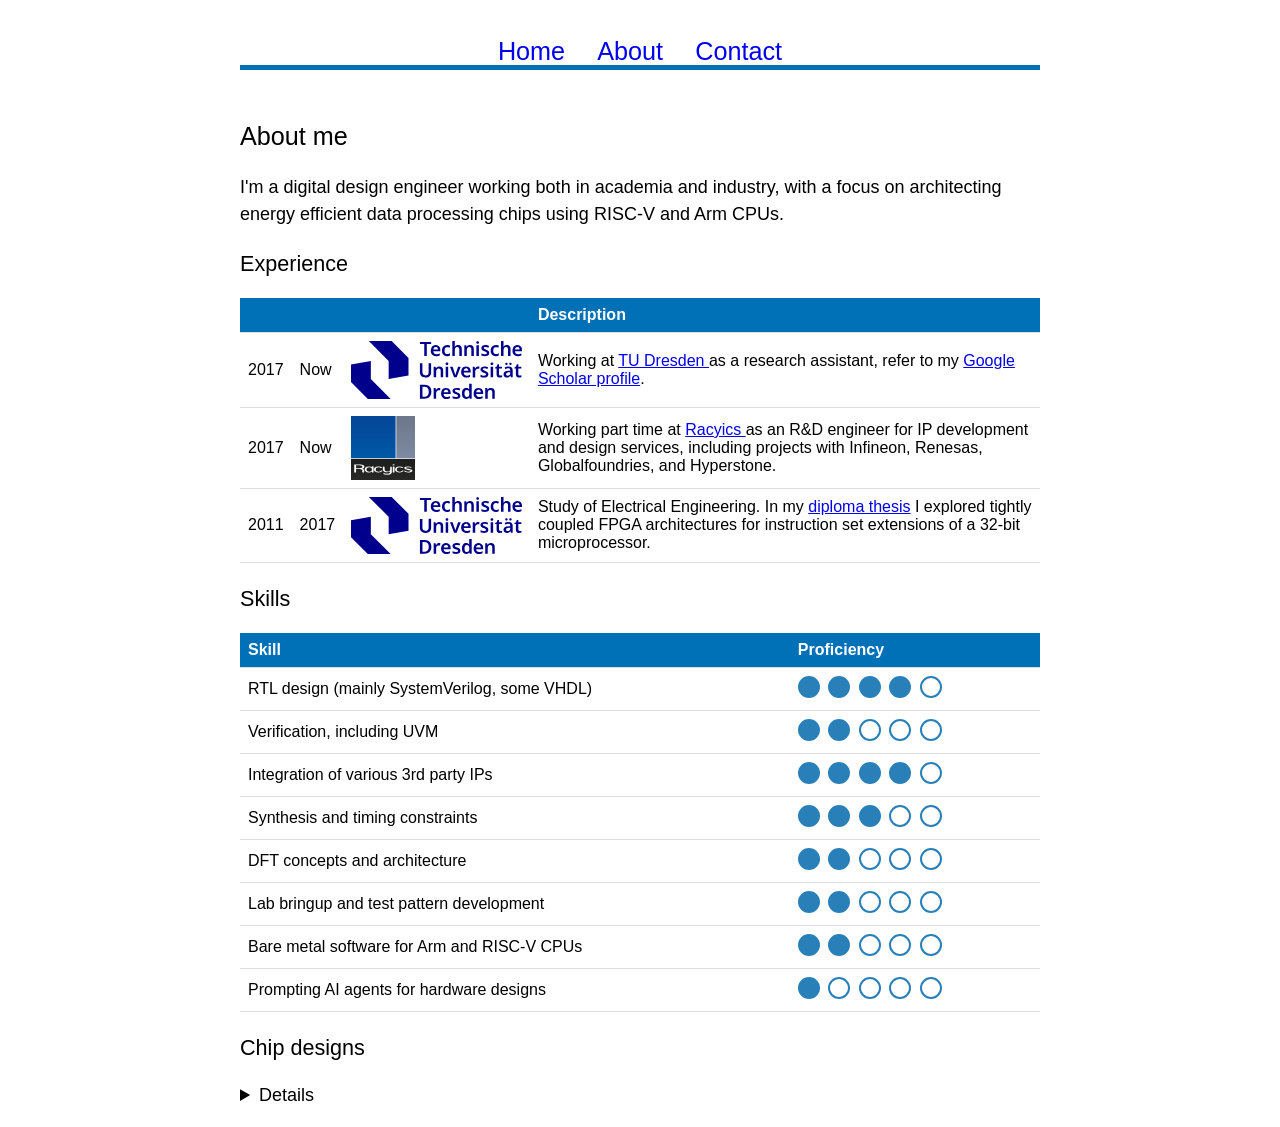
==== about.html @ 409e05aa "Add files via upload updated list" ====
<html lang="en">
  <head>
    <link rel="stylesheet" href="style.css">
    <link rel="icon" href="favicon.svg" sizes="any" type="image/svg+xml">
    <link rel="icon" href="favicon-96.png" sizes="96x96" type="image/png">
    <meta name="viewport" content="width=device-width, initial-scale=1.0">
    <meta name="description" content="Heiner Bauer">
    <title>About me</title>

  </head>

  <body>
    <nav>
      <ul>
        <li><a href="index.html">Home</a></li>
        <li><a href="about.html">About</a></li>
        <li><a href="contact.html">Contact</a></li>
      </ul>
    </nav>

    <h2>About me</h2>
    I'm a digital design engineer working both in academia and industry, with a focus on architecting energy efficient data processing chips using RISC-V and Arm CPUs.
    <h3>Experience</h3>
    <table>
      <thead>
        <tr>
          <th></th>
          <th></th>
          <th></th>
          <th><strong>Description</strong></th>
        </tr>
      </thead>
      <tbody>
        <tr>
          <td>2017</td> <td> Now </td> <td style="width:50pt;"><img src="tud-logo-2025-blau.svg"> </td> <td> Working at <a href="https://tu-dresden.de/ing/elektrotechnik/iee/hpsn">TU Dresden </a> as a research assistant, refer to my <a href="https://scholar.google.de/citations?user=5Ax_20cAAAAJ">Google Scholar profile</a>.</td>
</tr>
<tr>
  <td>2017</td> <td> Now </td> <td><img src="ri_logo.svg" style="width: 5vw;"></td> <td> Working part time at  <a href="https://racyics.de"> Racyics </a> as an R&amp;D engineer for IP development and design services, including projects with Infineon, Renesas, Globalfoundries, and Hyperstone.</td>
</tr>
<tr>
  <td>2011</td> <td> 2017 </td> <td><img src="tud-logo-2025-blau.svg"> </td>  <td> <p> Study of Electrical Engineering. In my <a href="http://nbn-resolving.de/urn:nbn:de:bsz:14-qucosa-222858">diploma thesis</a> I explored tightly coupled FPGA architectures for instruction set extensions of a 32-bit microprocessor.</p></td>
</tr>
</tbody>
</table>
<h3>Skills</h3>
<table>
  <tr><th>Skill</th><th>Proficiency</th></tr>
  <tr>
    <td>RTL design (mainly SystemVerilog, some VHDL)</td>
    <td>
      <!-- 4 / 5 -->
      <span class="dot filled"></span>
      <span class="dot filled"></span>
      <span class="dot filled"></span>
      <span class="dot filled"></span>
      <span class="dot"></span>
    </td>
  </tr>
  <tr>
    <td>Verification, including UVM</td>
    <td>
      <span class="dot filled"></span>
      <span class="dot filled"></span>
      <span class="dot"></span>
      <span class="dot"></span>
      <span class="dot"></span>
    </td>
  </tr>
  <tr>
    <td>Integration of various 3rd party IPs</td>
    <td>
      <span class="dot filled"></span>
      <span class="dot filled"></span>
      <span class="dot filled"></span>
      <span class="dot filled"></span>
      <span class="dot"></span>
    </td>
  </tr>
  <tr>
    <td>Synthesis and timing constraints</td>
    <td>
      <span class="dot filled"></span>
      <span class="dot filled"></span>
      <span class="dot filled"></span>
      <span class="dot"></span>
      <span class="dot"></span>
    </td>
  </tr>
  <tr>
    <td>DFT concepts and architecture</td>
    <td>
      <span class="dot filled"></span>
      <span class="dot filled"></span>
      <span class="dot"></span>
      <span class="dot"></span>
      <span class="dot"></span>
    </td>
  </tr>
  <tr>
    <td>Lab bringup and test pattern development</td>
    <td>
      <span class="dot filled"></span>
      <span class="dot filled"></span>
      <span class="dot"></span>
      <span class="dot"></span>
      <span class="dot"></span>
    </td>
  </tr>
  <tr>
    <td>Bare metal software for Arm and RISC-V CPUs</td>
    <td>
      <span class="dot filled"></span>
      <span class="dot filled"></span>
      <span class="dot"></span>
      <span class="dot"></span>
      <span class="dot"></span>
    </td>
  </tr>
  <tr>
    <td>Prompting AI agents for hardware designs</td>
    <td>
      <span class="dot filled"></span>
      <span class="dot"></span>
      <span class="dot"></span>
      <span class="dot"></span>
      <span class="dot"></span>
    </td>
  </tr>
</table>
<h3> Chip designs </h3>
<details>
  <table>
    <thead>
      <tr>
        <th><strong>Tapeout</strong></th>
        <th><strong>Node</strong></th>
        <th><strong>Description</strong></th>
        <th><strong>Contribution</strong></th>
        <th><strong>Reference</strong></th>
      </tr>
    </thead>
    <tbody>
      <tr>
        <td>2025</td>
        <td>22 nm FD-SOI</td>
        <td>1024-ch brain interface</td>
        <td>Support in architecture, STA debugging, FPGA concept for lab eval</td>
        <td></td>
      </tr>

      <tr>
        <td>2025</td>
        <td>16 nm FinFET</td>
        <td>Edge AI chip for video processing</td>
        <td>Toplevel design and integration of VLIW DSP core</td>
        <td></td>
      </tr>

      <tr>
        <td>2025</td>
        <td>12 nm FinFET</td>
        <td>Automotive MCU</td>
        <td>Toplevel design and IP integration</td>
        <td></td>
      </tr>
      <tr>
        <td>2024</td>
        <td>22 nm FD-SOI</td>
        <td>IP Testchip</td>
        <td>Toplevel design, netlist verification</td>
        <td></td>
      </tr>
      <tr>
        <td>2022</td>
        <td>22 nm FD-SOI</td>
        <td>ADC Testchip</td>
        <td>IP integration</td>
        <td></td>
      </tr>

      <tr>
        <td>2022</td>
        <td>22 nm FD-SOI</td>
        <td>IP Testchip</td>
        <td>Toplevel design, netlist verification</td>
        <td></td>
      </tr>

      <tr>
        <td>2021</td>
        <td>22 nm FD-SOI</td>
        <td>Ethernet Testchip with RISC-V core</td>
        <td>RISC-V CPU integration, verification, lab eval</td>
        <td><a href="https://doi.org/10.1109/ISOCC59558.2023.10396509">ISOCC</a> </td>
      </tr>

      <tr>
        <td>2020</td>
        <td>22 nm FD-SOI</td>
        <td>IP Testchip with multiple Arm CPU and library variants</td>
        <td>CPU integration, verification, test pattern development and extensive yield evaluation</td>
        <td></td>
      </tr>

      <tr>
        <td>2020</td>
        <td>22 nm FD-SOI</td>
        <td>RISC-V core with Ethernet PHY and an OPC UA engine</td>
        <td>Toplevel design, verification, lab eval</td>
        <td><a href="https://doi.org/10.1109/TVLSI.2021.3117401"> TVLSI </a> </td>
      </tr>

      <tr>
        <td>2019</td>
        <td>22 nm FD-SOI</td>
        <td>IP Testchip</td>
        <td>Arm CPU integration, netlist verification, lab eval</td>
        <td><a href="https://doi.org/10.1109/ESSDERC.2019.8901768">ESSDERC</a> </td>
      </tr>

      <tr>
        <td>2019</td>
        <td>BiCMOS</td>
        <td>60 GHz Radar</td>
        <td>IP integration and verification</td>
        <td></td>
      </tr>

      <tr>
        <td>2019</td>
        <td>22 nm FD-SOI</td>
        <td>IP Testchip</td>
        <td>Arm CPU integration, netlist verification</td>
        <td><a href="https://doi.org/10.1109/TCSII.2019.2959544"> TCAS </a> </td>
      </tr>

      <tr>
        <td>2019</td>
        <td>22 nm FD-SOI</td>
        <td>ADC Testchip</td>
        <td>RISC-V CPU integration, verification, lab bringup</td>
        <td><a href="https://doi.org/10.1109/TBCAS.2022.3142987">BioCAS</a></td>
      </tr>

      <tr>
        <td>2019</td>
        <td>22 nm FD-SOI</td>
        <td>IP Testchip</td>
        <td>Toplevel design and Arm CPU integration, lab eval</td>
        <td><a href="https://doi.org/10.1109/COOLCHIPS49199.2020.9097639">Cool Chips</a></td>
      </tr>

      <tr>
        <td>2018</td>
        <td></td>
        <td>SATA Flash controller </td>
        <td>Netlist verification, MBIST integration</td>
        <td></td>
      </tr>

      <tr>
        <td>2016</td>
        <td>28 nm</td>
        <td>internal test chip with proprietary 32-bit CPU and BTLE</td>
        <td>RTL design of CPU and integration</td>
        <td> </td>
      </tr>
    </tbody>
  </table>
</details>
</body>

</html>
---- style.css ----
body {
    font-family: "Verdana", "Helvetica", sans-serif;
    font-size: 18px;
    line-height: 150%;
    background: white;
    color: black;
    margin: 1em auto;
    padding: 0 1em;
    max-width: 800px;
}


h1 {
    font-family: "Helvetica", sans-serif;
    font-size: 180%;
    line-height: 130%;
    text-align: center;
}

h2 {
    font-family: "Helvetica", sans-serif;
    font-size: 140%;
    font-style: normal;
    font-weight: normal;
    line-height: 130%;
    margin-top: 2em;
    /*    border-bottom: 3px solid #0070B7;*/ /* 005580 0070B7*/
}


h3 {
    font-family: "Helvetica", sans-serif;
    font-size: 120%;
    font-style: normal;
    font-weight: normal;
    /*    line-height: 130%; */
    /*    border-bottom: 3px solid #0070B7;*/ /* 005580 0070B7*/
}



nav {
    font-family: "Helvetica", sans-serif;
    font-size: 140%;
    color: black;
    border-bottom: 5px solid #0070B7; /* 005580 0070B7*/
    margin: 0;
    padding: 20px 0 0 0;
}

nav > ul {
    list-style-type: none; /* remove bullets */
    overflow: hidden;
    text-align: center;
    margin: 0;
    padding: 0;
}

nav > ul > li {
    display: inline-block;
    margin: 0 0.5em 0 0.5em; /* top right bottom left */
}

nav > ul > li > a {
    text-decoration: none;
}


table {
    width: 100%;
    border-collapse: collapse;
    margin-top: 20px;
}

th, td {
    text-align: left;
    padding: 8px 8px;
    border-bottom: 1px solid #ddd;
}

th {
    background-color: #0070B7;
    color: white;
}

/* markup for the skill meter using dots; alternatively consider the html <meter> tag */
.dot {
    display: inline-block;
    width: 18px;
    height: 18px;
    margin-right: 4px;
    border-radius: 50%;
    border: 2px solid #2980b9;
}

.dot.filled {
    background-color: #2980b9;
}
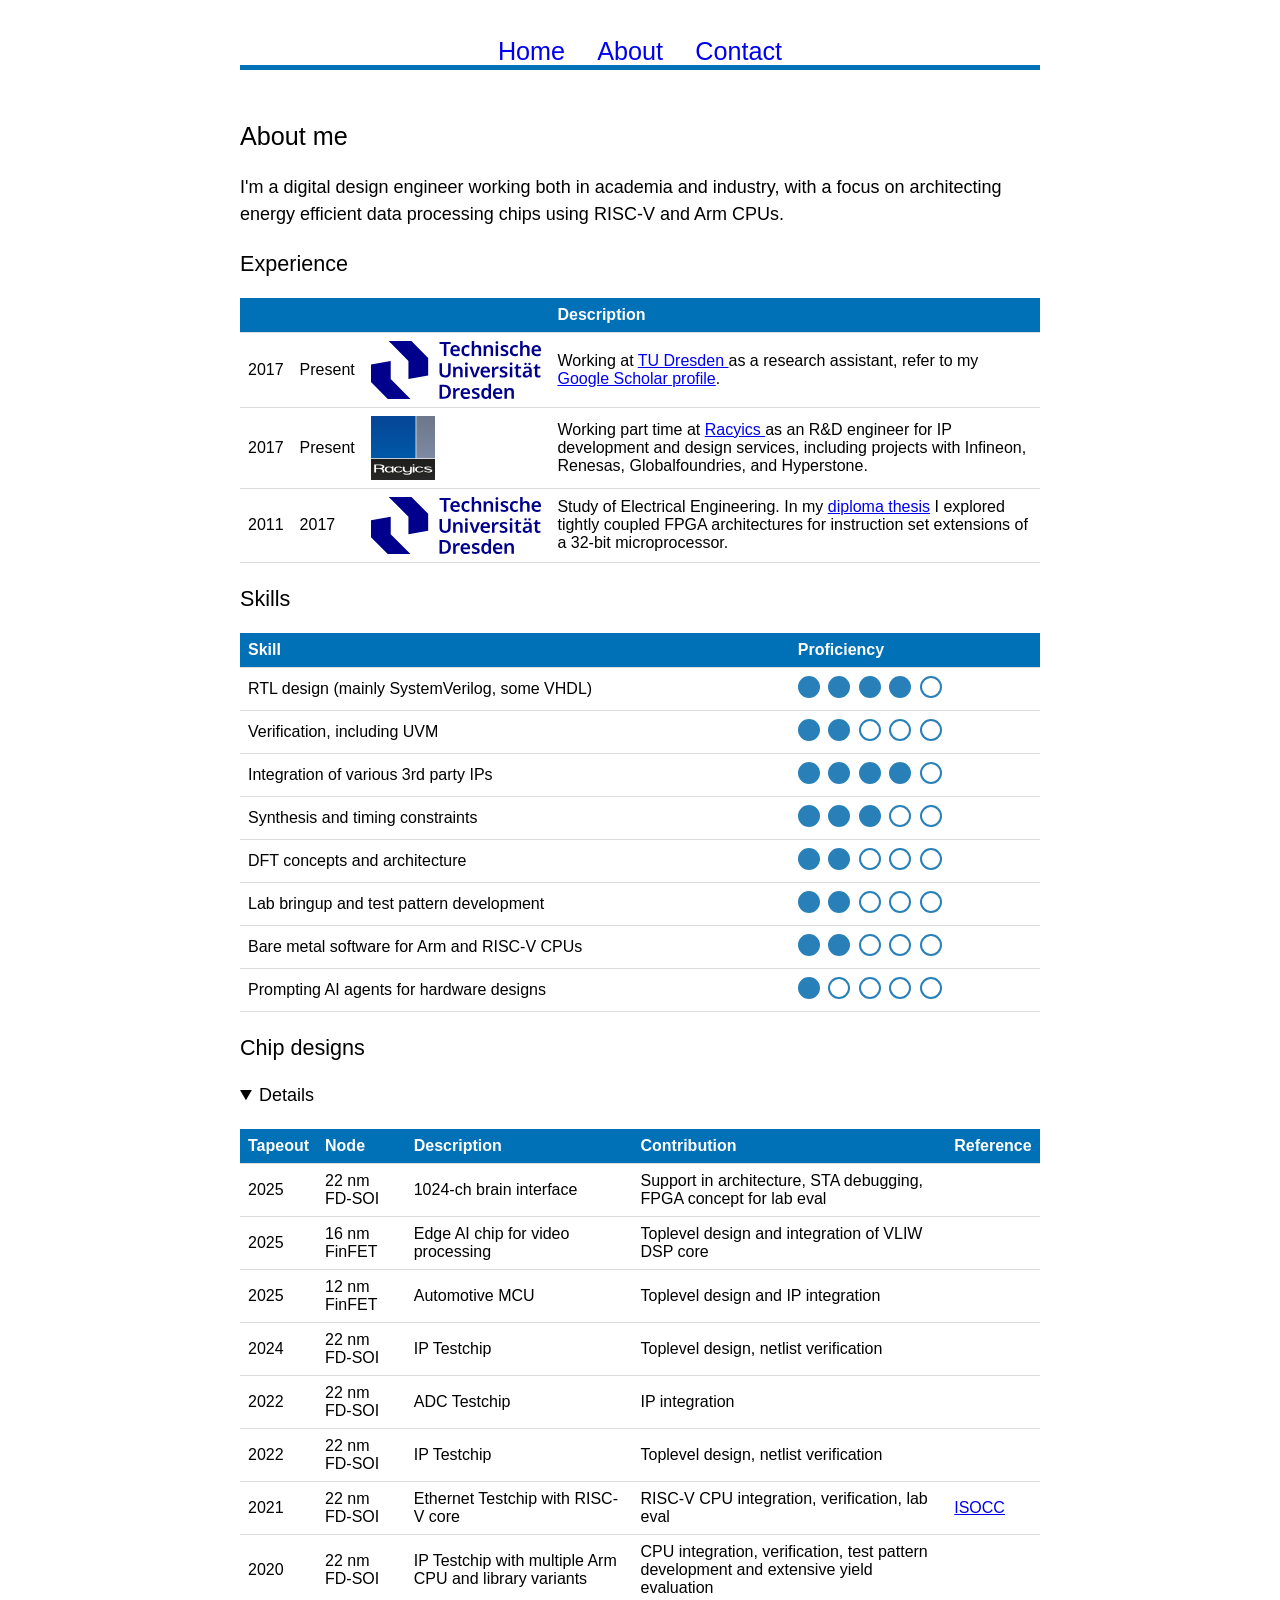
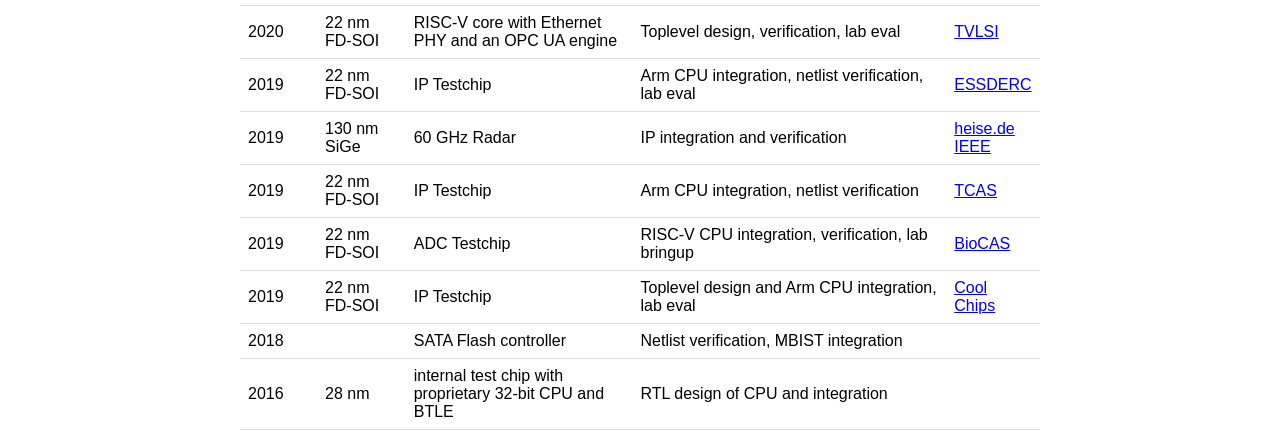
==== commit 96bbdecf: "update" ====
--- a/about.html
+++ b/about.html
@@ -32,10 +32,10 @@
       </thead>
       <tbody>
         <tr>
-          <td>2017</td> <td> Now </td> <td style="width:50pt;"><img src="tud-logo-2025-blau.svg"> </td> <td> Working at <a href="https://tu-dresden.de/ing/elektrotechnik/iee/hpsn">TU Dresden </a> as a research assistant, refer to my <a href="https://scholar.google.de/citations?user=5Ax_20cAAAAJ">Google Scholar profile</a>.</td>
+          <td>2017</td> <td> Present </td> <td style="width:50pt;"><img src="tud-logo-2025-blau.svg"> </td> <td> Working at <a href="https://tu-dresden.de/ing/elektrotechnik/iee/hpsn">TU Dresden </a> as a research assistant, refer to my <a href="https://scholar.google.de/citations?user=5Ax_20cAAAAJ">Google Scholar profile</a>.</td>
 </tr>
 <tr>
-  <td>2017</td> <td> Now </td> <td><img src="ri_logo.svg" style="width: 5vw;"></td> <td> Working part time at  <a href="https://racyics.de"> Racyics </a> as an R&amp;D engineer for IP development and design services, including projects with Infineon, Renesas, Globalfoundries, and Hyperstone.</td>
+  <td>2017</td> <td> Present </td> <td><img src="ri_logo.svg" style="width: 5vw;"></td> <td> Working part time at  <a href="https://racyics.de"> Racyics </a> as an R&amp;D engineer for IP development and design services, including projects with Infineon, Renesas, Globalfoundries, and Hyperstone.</td>
 </tr>
 <tr>
   <td>2011</td> <td> 2017 </td> <td><img src="tud-logo-2025-blau.svg"> </td>  <td> <p> Study of Electrical Engineering. In my <a href="http://nbn-resolving.de/urn:nbn:de:bsz:14-qucosa-222858">diploma thesis</a> I explored tightly coupled FPGA architectures for instruction set extensions of a 32-bit microprocessor.</p></td>
@@ -128,7 +128,7 @@
   </tr>
 </table>
 <h3> Chip designs </h3>
-<details>
+<details open>
   <table>
     <thead>
       <tr>
@@ -220,10 +220,10 @@
 
       <tr>
         <td>2019</td>
-        <td>BiCMOS</td>
+        <td>130 nm SiGe</td>
         <td>60 GHz Radar</td>
         <td>IP integration and verification</td>
-        <td></td>
+        <td><a href="https://www.heise.de/hintergrund/Google-Pixel-4-Gesten-Sensor-vereint-Radar-und-KI-4614291.html">heise.de</a> <br> <a href="https://doi.org/10.1109/ISSCC42613.2021.9365835">IEEE</a></td>
       </tr>
 
       <tr>
